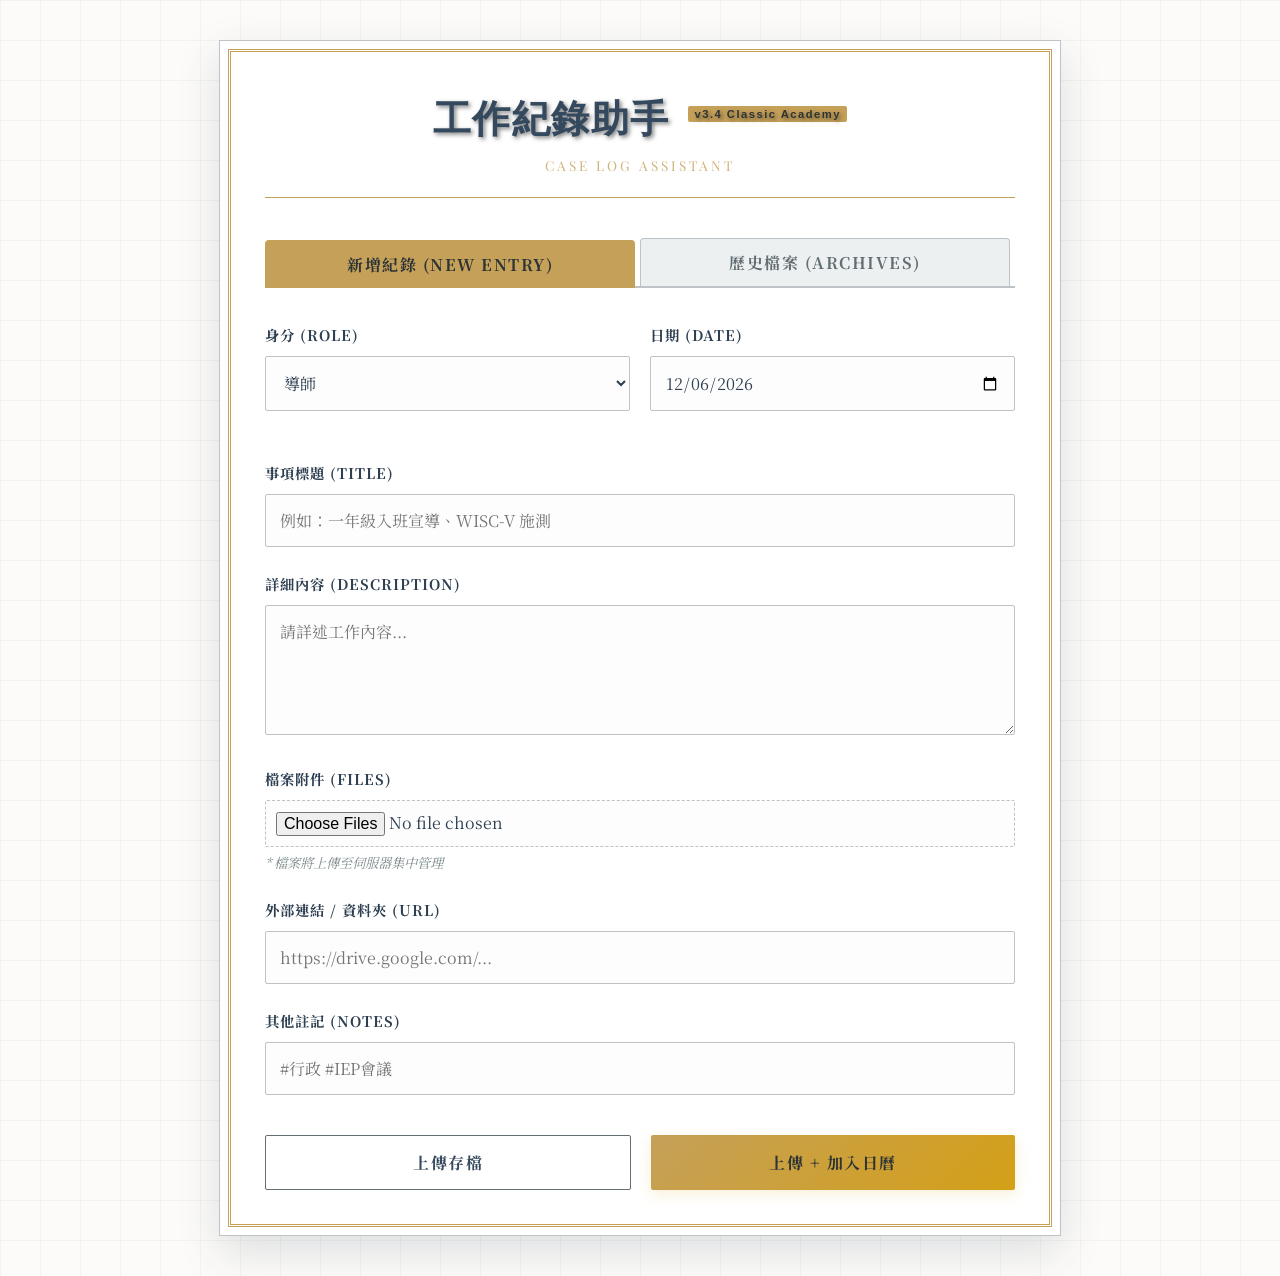
==== index.html @ 8022daaf "feat: Initial commit with Classic Academy UI style" ====
<!DOCTYPE html>
<html lang="zh-TW">

<head>
    <meta charset="UTF-8">
    <meta name="viewport" content="width=device-width, initial-scale=1.0">
    <title>工作紀錄助手</title>
    <link
        href="https://fonts.googleapis.com/css2?family=Noto+Serif+TC:wght@400;700&family=Playfair+Display:wght@700&display=swap"
        rel="stylesheet">
    <style>
        :root {
            /* 經典學院風 - 羊皮紙/深藍/勃根地紅 (Classic Academy) */
            --primary: #2c3e50;
            /* 深藍 - 主要文字 */
            --primary-highlight: #34495e;
            /* 較淺深藍 - 互動 */

            --accent: #800020;
            /* 勃根地紅 - 強調 */
            --accent-bright: #a93226;
            /* 亮紅 - 懸停 */

            --gold: #c5a059;
            /* 古典金 - 裝飾 */
            --gold-light: #f1c40f;
            /* 亮金 - 標示 */

            --bg: #fcfbf9;
            /* 羊皮紙底色 */
            --card-bg: #ffffff;
            /* 白紙背景 */

            --text: #2d3436;
            /* 內文深灰 */
            --text-muted: #636e72;
            /* 次要灰 */

            --border: #bdc3c7;
            /* 淺灰邊框 */
            --input-bg: #fdfdfd;
            /* 輸入框亮底 */
            --input-border: #bdc3c7;
        }

        body {
            font-family: 'Noto Serif TC', '微軟正黑體', serif;
            background-color: var(--bg);
            /* 紙張紋理 - 淺色 */
            background-image:
                linear-gradient(rgba(0, 0, 0, 0.03) 1px, transparent 1px),
                linear-gradient(90deg, rgba(0, 0, 0, 0.03) 1px, transparent 1px);
            background-size: 40px 40px;
            color: var(--text);
            display: flex;
            justify-content: center;
            padding: 40px 20px;
            margin: 0;
            line-height: 1.6;
        }

        .app-container {
            background: var(--card-bg);
            width: 100%;
            max-width: 750px;
            padding: 45px;
            /* 經典配色邊框 */
            border: 1px solid var(--border);
            outline: 3px double var(--gold);
            outline-offset: -12px;
            box-shadow: 0 15px 40px rgba(44, 62, 80, 0.15);
            position: relative;
        }

        /* 標題區 */
        .header {
            text-align: center;
            margin-bottom: 40px;
            padding-bottom: 20px;
            border-bottom: 1px solid var(--gold);
            position: relative;
        }

        .header h2 {
            margin: 0;
            color: var(--primary-highlight);
            font-family: 'Playfair Display', serif;
            font-size: 2.4rem;
            letter-spacing: 1.5px;
            text-shadow: 2px 2px 4px rgba(0, 0, 0, 0.5);
        }

        .header::after {
            content: "Case Log Assistant";
            display: block;
            font-family: 'Playfair Display', serif;
            color: var(--gold);
            font-size: 0.85rem;
            margin-top: 8px;
            letter-spacing: 3px;
            text-transform: uppercase;
            opacity: 0.8;
        }

        .badge {
            background: var(--gold);
            color: #2d3436;
            padding: 2px 6px;
            border-radius: 2px;
            font-size: 0.7rem;
            vertical-align: super;
            font-family: sans-serif;
            margin-left: 8px;
            font-weight: bold;
        }

        /* Tabs */
        .tabs {
            display: flex;
            margin-bottom: 35px;
            border-bottom: 2px solid var(--border);
        }

        .tab-btn {
            padding: 12px 25px;
            background: #ecf0f1;
            border: 1px solid var(--border);
            border-bottom: none;
            margin-right: 5px;
            font-family: 'Noto Serif TC', serif;
            font-weight: bold;
            color: var(--text-muted);
            cursor: pointer;
            border-radius: 4px 4px 0 0;
            transition: all 0.3s;
        }

        .tab-btn:hover {
            background: #dfe6e9;
            color: var(--primary);
        }

        .tab-btn.active {
            background: var(--gold);
            color: #2d3436;
            /* 深色文字對比金色背景 */
            border-color: var(--gold);
            position: relative;
            top: 2px;
        }

        .tab-content {
            display: none;
            animation: fadeIn 0.4s ease-out;
        }

        .tab-content.active {
            display: block;
        }

        @keyframes fadeIn {
            from {
                opacity: 0;
                transform: translateY(10px);
            }

            to {
                opacity: 1;
                transform: translateY(0);
            }
        }

        /* Sub-tabs */
        .sub-tabs {
            display: flex;
            gap: 12px;
            margin-bottom: 30px;
            justify-content: center;
            padding-bottom: 15px;
            border-bottom: 1px dashed var(--border);
        }

        .sub-tab-btn {
            background: none;
            border: none;
            font-family: 'Noto Serif TC', serif;
            font-size: 1rem;
            color: var(--text-muted);
            cursor: pointer;
            padding: 5px 10px;
            position: relative;
            transition: color 0.3s;
        }

        .sub-tab-btn::after {
            content: '';
            position: absolute;
            left: 50%;
            bottom: 0;
            width: 0;
            height: 1px;
            background: var(--accent-bright);
            transition: all 0.3s;
            transform: translateX(-50%);
        }

        .sub-tab-btn:hover {
            color: var(--primary-highlight);
        }

        .sub-tab-btn.active {
            color: var(--accent-bright);
            /* 使用亮紅色 */
            font-weight: bold;
        }

        .sub-tab-btn.active::after {
            width: 100%;
        }

        /* 表單 */
        .form-row {
            display: flex;
            gap: 20px;
            margin-bottom: 25px;
        }

        .form-group {
            flex: 1;
            margin-bottom: 25px;
        }

        label {
            display: block;
            margin-bottom: 10px;
            font-weight: bold;
            color: var(--primary);
            /* Deep Blue #2c3e50 */
            font-size: 0.9rem;
            text-transform: uppercase;
            letter-spacing: 1px;
        }

        input,
        select,
        textarea {
            width: 100%;
            padding: 14px;
            background-color: var(--input-bg);
            border: 1px solid var(--input-border);
            color: var(--primary);
            /* Deep Blue #2c3e50 */
            border-radius: 2px;
            box-sizing: border-box;
            font-size: 1rem;
            font-family: 'Noto Serif TC', serif;
            transition: all 0.3s;
        }

        input:focus,
        select:focus,
        textarea:focus {
            border-color: var(--gold);
            box-shadow: 0 0 10px rgba(197, 160, 89, 0.2);
            outline: none;
            background-color: #ffffff;
        }

        /* 檔案上傳特殊處理 */
        input[type="file"] {
            border: 1px dashed var(--input-border);
            padding: 10px;
            cursor: pointer;
        }

        input[type="file"]:hover {
            border-color: var(--text-muted);
        }

        textarea {
            height: 130px;
            resize: vertical;
        }

        /* 按鈕 */
        .btn-group {
            display: flex;
            gap: 20px;
            margin-top: 40px;
        }

        button {
            flex: 1;
            padding: 15px;
            border: none;
            font-family: 'Noto Serif TC', serif;
            font-weight: bold;
            font-size: 1rem;
            cursor: pointer;
            transition: 0.3s;
            border-radius: 2px;
            text-transform: uppercase;
            letter-spacing: 1.5px;
        }

        .btn-calendar {
            background: linear-gradient(135deg, var(--gold) 0%, #d4a017 100%);
            color: #2d3436;
            box-shadow: 0 4px 15px rgba(225, 177, 44, 0.2);
        }

        .btn-calendar:hover {
            transform: translateY(-2px);
            box-shadow: 0 6px 20px rgba(225, 177, 44, 0.3);
        }

        .btn-save {
            background-color: transparent;
            color: var(--primary-highlight);
            border: 1px solid var(--text-muted);
        }

        .btn-save:hover {
            border-color: var(--primary-highlight);
            background-color: rgba(255, 255, 255, 0.05);
        }

        /* 歷史紀錄卡片 */
        .history-item {
            background: #ffffff;
            border: 1px solid var(--border);
            border-left: 4px solid var(--accent);
            padding: 25px;
            margin-bottom: 25px;
            box-shadow: 0 4px 10px rgba(0, 0, 0, 0.2);
            position: relative;
            transition: all 0.3s;
        }

        .history-item:hover {
            transform: translateY(-3px);
            box-shadow: 0 8px 25px rgba(0, 0, 0, 0.4);
            border-color: #57606f;
        }

        .item-header {
            display: flex;
            align-items: center;
            margin-bottom: 12px;
            font-size: 0.9rem;
            color: var(--text-muted);
        }

        .role-tag {
            background: var(--primary);
            /* 深色標籤 */
            color: #ffffff;
            border: 1px solid var(--primary);
            padding: 3px 10px;
            border-radius: 2px;
            font-size: 0.8rem;
            margin-left: 12px;
            margin-right: 8px;
            font-family: sans-serif;
            letter-spacing: 0.5px;
        }

        .notes-tag {
            background-color: transparent;
            border: 1px solid var(--text-muted);
            color: var(--text-muted);
            padding: 3px 10px;
            border-radius: 2px;
            font-size: 0.8rem;
            margin-left: 5px;
        }

        .item-title {
            font-family: 'Playfair Display', serif;
            font-weight: bold;
            font-size: 1.4em;
            color: var(--primary-highlight);
            margin-bottom: 12px;
            border-bottom: 1px solid #4b4b4b;
            padding-bottom: 10px;
        }

        .item-desc {
            font-size: 1.05rem;
            color: var(--text);
            white-space: pre-wrap;
            line-height: 1.7;
            opacity: 0.9;
        }

        .del-btn {
            position: absolute;
            right: 15px;
            top: 15px;
            background: none;
            border: 1px solid var(--accent);
            /* Burgundy #800020 */
            border-radius: 2px;
            color: var(--accent);
            font-size: 1.1rem;
            width: 26px;
            height: 26px;
            display: flex;
            align-items: center;
            justify-content: center;
            cursor: pointer;
            padding: 0;
            transition: all 0.3s;
            line-height: 1;
        }

        .del-btn:hover {
            color: var(--accent-bright);
            border-color: var(--accent-bright);
            background-color: rgba(169, 50, 38, 0.05);
        }

        .empty-history {
            text-align: center;
            color: #636e72;
            font-family: 'Playfair Display', serif;
            font-style: italic;
            font-size: 1.2rem;
            margin-top: 40px;
        }

        .file-link {
            background: #fdfdfd;
            border: 1px solid #bdc3c7;
            color: var(--primary);
            padding: 6px 12px;
            border-radius: 2px;
            transition: all 0.3s;
        }

        .file-link:hover {
            border-color: var(--gold);
            color: var(--gold);
        }

        /* 隱私提示 */
        .privacy-alert {
            display: none;
            background-color: rgba(232, 65, 24, 0.1);
            /* 紅色透明背景 */
            color: #ff7675;
            padding: 15px;
            border: 1px solid rgba(232, 65, 24, 0.3);
            border-left: 4px solid var(--accent);
            margin-bottom: 30px;
            font-size: 0.95rem;
        }

        .loading {
            font-family: 'Playfair Display', serif;
        }
    </style>
</head>

<body>

    <div class="app-container">
        <div class="header">
            <h2>工作紀錄助手 <span class="badge" id="versionDisplay"></span></h2>
        </div>

        <script>
            const ENV = {
                APP_VERSION: "v3.4 Classic Academy",
                USER_ROLES: ["導師", "個管", "心評", "其他"],
                DEFAULT_LOCATION: "輔導室 / 資源教室",
                SENSITIVE_ROLES: ["心評", "個管"],
                API_BASE: "/api"
            };
            document.getElementById('versionDisplay').innerText = ENV.APP_VERSION;
        </script>

        <!-- Tabs Navigation -->
        <div class="tabs">
            <button class="tab-btn active" onclick="switchTab('input')">新增紀錄 (New Entry)</button>
            <button class="tab-btn" onclick="switchTab('history')">歷史檔案 (Archives)</button>
        </div>

        <!-- Tab 1: Input Form -->
        <div id="tab-input" class="tab-content active">
            <div id="privacyAlert" class="privacy-alert">
                <i style="margin-right:5px">⚠️</i>
                <strong>隱私提醒</strong>：您選擇的身分涉及個案隱私，請勿在公開日曆備註中輸入學生全名，建議使用代號（如：701 陳Ｏ明）。
            </div>

            <form id="logForm">
                <div class="form-row">
                    <div class="form-group">
                        <label>身分 (Role)</label>
                        <select id="role" name="role" onchange="handleRoleChange()"></select>
                        <!-- 自訂身分輸入框 -->
                        <input type="text" id="customRoleInput" placeholder="請輸入自訂身分名稱..."
                            style="display:none; margin-top:10px; border-color:var(--accent);">
                    </div>
                    <div class="form-group">
                        <label>日期 (Date)</label>
                        <input type="date" id="date" name="date" required>
                    </div>
                </div>

                <div class="form-group">
                    <label>事項標題 (Title)</label>
                    <input type="text" id="title" name="title" placeholder="例如：一年級入班宣導、WISC-V 施測" required>
                </div>

                <div class="form-group">
                    <label>詳細內容 (Description)</label>
                    <textarea id="desc" name="desc" placeholder="請詳述工作內容..."></textarea>
                </div>

                <div class="form-group">
                    <label>檔案附件 (Files)</label>
                    <input type="file" id="files" name="files" multiple>
                    <small style="display:block; margin-top:5px; color:#7f8c8d; font-style:italic;">*
                        檔案將上傳至伺服器集中管理</small>
                </div>

                <div class="form-group">
                    <label>外部連結 / 資料夾 (URL)</label>
                    <input type="text" id="link" name="link" placeholder="https://drive.google.com/...">
                </div>

                <div class="form-group">
                    <label>其他註記 (Notes)</label>
                    <input type="text" id="notes" name="notes" placeholder="#行政 #IEP會議">
                </div>

                <div class="btn-group">
                    <button type="button" class="btn-save" onclick="handleSaveOnly()">上傳存檔</button>
                    <button type="button" class="btn-calendar" onclick="handleSyncCalendar()">上傳 + 加入日曆</button>
                </div>
            </form>
        </div>

        <!-- Tab 2: History List -->
        <div id="tab-history" class="tab-content">
            <!-- 歷史紀錄篩選次分頁 -->
            <div class="sub-tabs">
                <button class="sub-tab-btn active" onclick="filterHistory('all', this)">全部</button>
                <button class="sub-tab-btn" onclick="filterHistory('導師', this)">導師</button>
                <button class="sub-tab-btn" onclick="filterHistory('個管', this)">個管</button>
                <button class="sub-tab-btn" onclick="filterHistory('心評', this)">心評</button>
                <button class="sub-tab-btn" onclick="filterHistory('其他', this)">其他</button>
            </div>

            <div
                style="display: flex; justify-content: space-between; align-items: center; margin-bottom: 20px; padding: 0 10px;">
                <span style="color: #95a5a6; font-size: 0.9em; font-style: italic;">Records stored in secure
                    database.</span>
                <button onclick="refreshHistory()"
                    style="background:none; border:none; color:var(--primary); font-size:0.9em; text-decoration: underline; text-transform: none;">⟳
                    Refresh List</button>
            </div>
            <div id="historyList">
                <div class="loading">Loading Archives...</div>
            </div>
        </div>

    </div>

    <script>
        // 全域變數儲存所有紀錄，供前端篩選使用
        let allLogs = [];

        // 1. 初始化系統
        window.onload = function () {
            initRoles();
            document.getElementById('date').valueAsDate = new Date();
            loadHistory(); // 初始載入
        };

        function switchTab(tabName) {
            document.querySelectorAll('.tab-content').forEach(el => el.classList.remove('active'));
            document.querySelectorAll('.tab-btn').forEach(el => el.classList.remove('active'));
            document.getElementById(`tab-${tabName}`).classList.add('active');
            const btnIndex = tabName === 'input' ? 0 : 1;
            document.querySelectorAll('.tab-btn')[btnIndex].classList.add('active');

            if (tabName === 'history') {
                loadHistory();
            }
        }

        function initRoles() {
            const roleSelect = document.getElementById('role');
            ENV.USER_ROLES.forEach(role => {
                let option = document.createElement("option");
                option.value = role;
                option.text = role;
                roleSelect.appendChild(option);
            });
        }

        // 身分變更處理：隱私提示 + 自訂輸入框
        function handleRoleChange() {
            const currentRole = document.getElementById('role').value;
            const alertBox = document.getElementById('privacyAlert');
            const customInput = document.getElementById('customRoleInput');

            // 隱私提示
            alertBox.style.display = ENV.SENSITIVE_ROLES.includes(currentRole) ? 'block' : 'none';

            // 自訂身分輸入
            if (currentRole === '其他') {
                customInput.style.display = 'block';
                customInput.required = true;
            } else {
                customInput.style.display = 'none';
                customInput.required = false;
            }
        }

        function getFinalRole() {
            const roleSelect = document.getElementById('role');
            if (roleSelect.value === '其他') {
                return document.getElementById('customRoleInput').value.trim() || '其他';
            }
            return roleSelect.value;
        }

        // 2. 核心邏輯整合

        async function handleSaveOnly() {
            if (!validateForm()) return;
            const success = await uploadData();
            if (success) {
                alert("✅ 資料已歸檔！");
            }
        }

        async function handleSyncCalendar() {
            if (!validateForm()) return;

            // 先上傳
            const result = await uploadData(true);
            if (!result) return;

            // 準備日曆資料
            const role = getFinalRole();
            const title = document.getElementById('title').value;
            const date = document.getElementById('date').value;
            const desc = document.getElementById('desc').value;
            const link = document.getElementById('link').value;
            const notes = document.getElementById('notes').value;

            const titlePrefix = `【${role}】`;
            const fullTitle = titlePrefix + title;

            let details = `${desc}\n\n`;
            if (ENV.SENSITIVE_ROLES.includes(role)) {
                details = `⚠️ [機密] 請遵守保密原則\n\n` + details;
            }
            if (link) details += `🔗 連結: ${link}\n`;
            if (result.file_names) details += `📎 附件已上傳: ${result.file_names}\n`;
            if (notes) details += `📝 註記: ${notes}`;

            const dateStr = date.replace(/-/g, '');
            const dates = `${dateStr}/${dateStr}`;

            const baseUrl = "https://calendar.google.com/calendar/render?action=TEMPLATE";
            const params = new URLSearchParams({
                text: fullTitle,
                dates: dates,
                details: details,
                location: ENV.DEFAULT_LOCATION
            });

            window.open(`${baseUrl}&${params.toString()}`, '_blank');
            alert("✅ 已歸檔並開啟日曆視窗！");
        }

        function validateForm() {
            const title = document.getElementById('title').value;
            const date = document.getElementById('date').value;
            const roleSelect = document.getElementById('role');
            const customRole = document.getElementById('customRoleInput');

            if (!title || !date) {
                alert("⚠️ 請至少輸入「日期」與「事項標題」");
                return false;
            }

            if (roleSelect.value === '其他' && !customRole.value.trim()) {
                alert("⚠️ 請輸入自訂身分名稱");
                customRole.focus();
                return false;
            }

            return true;
        }

        async function uploadData(silent = false) {
            const form = document.getElementById('logForm');
            const formData = new FormData(form);

            const finalRole = getFinalRole();
            formData.set('role', finalRole);

            const btn = document.querySelector('.btn-save');
            const originalText = btn.innerText;
            btn.innerText = "Processing...";
            btn.disabled = true;

            try {
                const response = await fetch(`${ENV.API_BASE}/logs`, {
                    method: 'POST',
                    body: formData
                });

                if (!response.ok) throw new Error('Network response was not ok');
                const result = await response.json();

                document.getElementById('files').value = '';

                btn.innerText = "Done";
                setTimeout(() => {
                    btn.innerText = originalText;
                    btn.disabled = false;
                }, 2000);

                return result;

            } catch (error) {
                console.error('Error:', error);
                alert("❌ 上傳失敗，請檢查伺服器連線。");
                btn.innerText = originalText;
                btn.disabled = false;
                return null;
            }
        }

        async function loadHistory() {
            const list = document.getElementById('historyList');
            try {
                const response = await fetch(`${ENV.API_BASE}/logs`);
                const data = await response.json();

                allLogs = data;
                renderHistoryList(allLogs);

                document.querySelectorAll('.sub-tab-btn').forEach(b => b.classList.remove('active'));
                document.querySelector('.sub-tab-btn:first-child').classList.add('active');

            } catch (error) {
                list.innerHTML = '<div class="empty-history" style="color:var(--accent)">Connection Error: Server not reachable.</div>';
            }
        }

        function filterHistory(filterType, btnElement) {
            document.querySelectorAll('.sub-tab-btn').forEach(b => b.classList.remove('active'));
            if (btnElement) btnElement.classList.add('active');

            let filteredLogs = [];
            const standardRoles = ["導師", "個管", "心評"];

            if (filterType === 'all') {
                filteredLogs = allLogs;
            } else if (filterType === '其他') {
                filteredLogs = allLogs.filter(item => !standardRoles.includes(item.role));
            } else {
                filteredLogs = allLogs.filter(item => item.role === filterType);
            }

            renderHistoryList(filteredLogs);
        }

        function renderHistoryList(logs) {
            const list = document.getElementById('historyList');
            if (logs.length === 0) {
                list.innerHTML = '<div class="empty-history">No archives found.</div>';
                return;
            }

            list.innerHTML = logs.map(item => {
                let fileHtml = '';
                if (item.file_names) {
                    const files = item.file_names.split(',');
                    // 顯示檔名時，去除前綴的時間戳 (假設格式為 timestamp_filename)
                    fileHtml = files.map(f => {
                        const displayName = f.includes('_') ? f.split('_').slice(1).join('_') : f;
                        return `<a href="/uploads/${f}" target="_blank" class="file-link">📎 ${displayName}</a>`;
                    }).join('');
                }

                return `
            <div class="history-item">
                <button class="del-btn" onclick="deleteItem(${item.id})" title="Delete entry">×</button>
                <div class="item-header">
                    <span>📅 ${item.date}</span>
                    <span class="role-tag">${item.role}</span>
                    ${item.notes ? `<span class="notes-tag">${item.notes}</span>` : ''}
                </div>
                <div class="item-title">${item.title}</div>
                <div class="item-desc">${item.desc || '<span style="color:#ccc">No description.</span>'}</div>
                ${fileHtml ? `<div style="margin-top:10px;">${fileHtml}</div>` : ''}
                ${item.link ? `<div style="margin-top:5px;"><a href="${item.link}" target="_blank" class="file-link">🔗 External Link</a></div>` : ''}
            </div>`;
            }).join('');
        }

        function refreshHistory() {
            loadHistory();
        }

        async function deleteItem(id) {
            if (!confirm("Are you sure you want to delete this record? This cannot be undone.")) return;

            try {
                const response = await fetch(`${ENV.API_BASE}/logs/${id}`, { method: 'DELETE' });
                if (response.ok) {
                    loadHistory();
                } else {
                    alert("Delete failed.");
                }
            } catch (error) {
                alert("Network error.");
            }
        }
    </script>

</body>

</html>
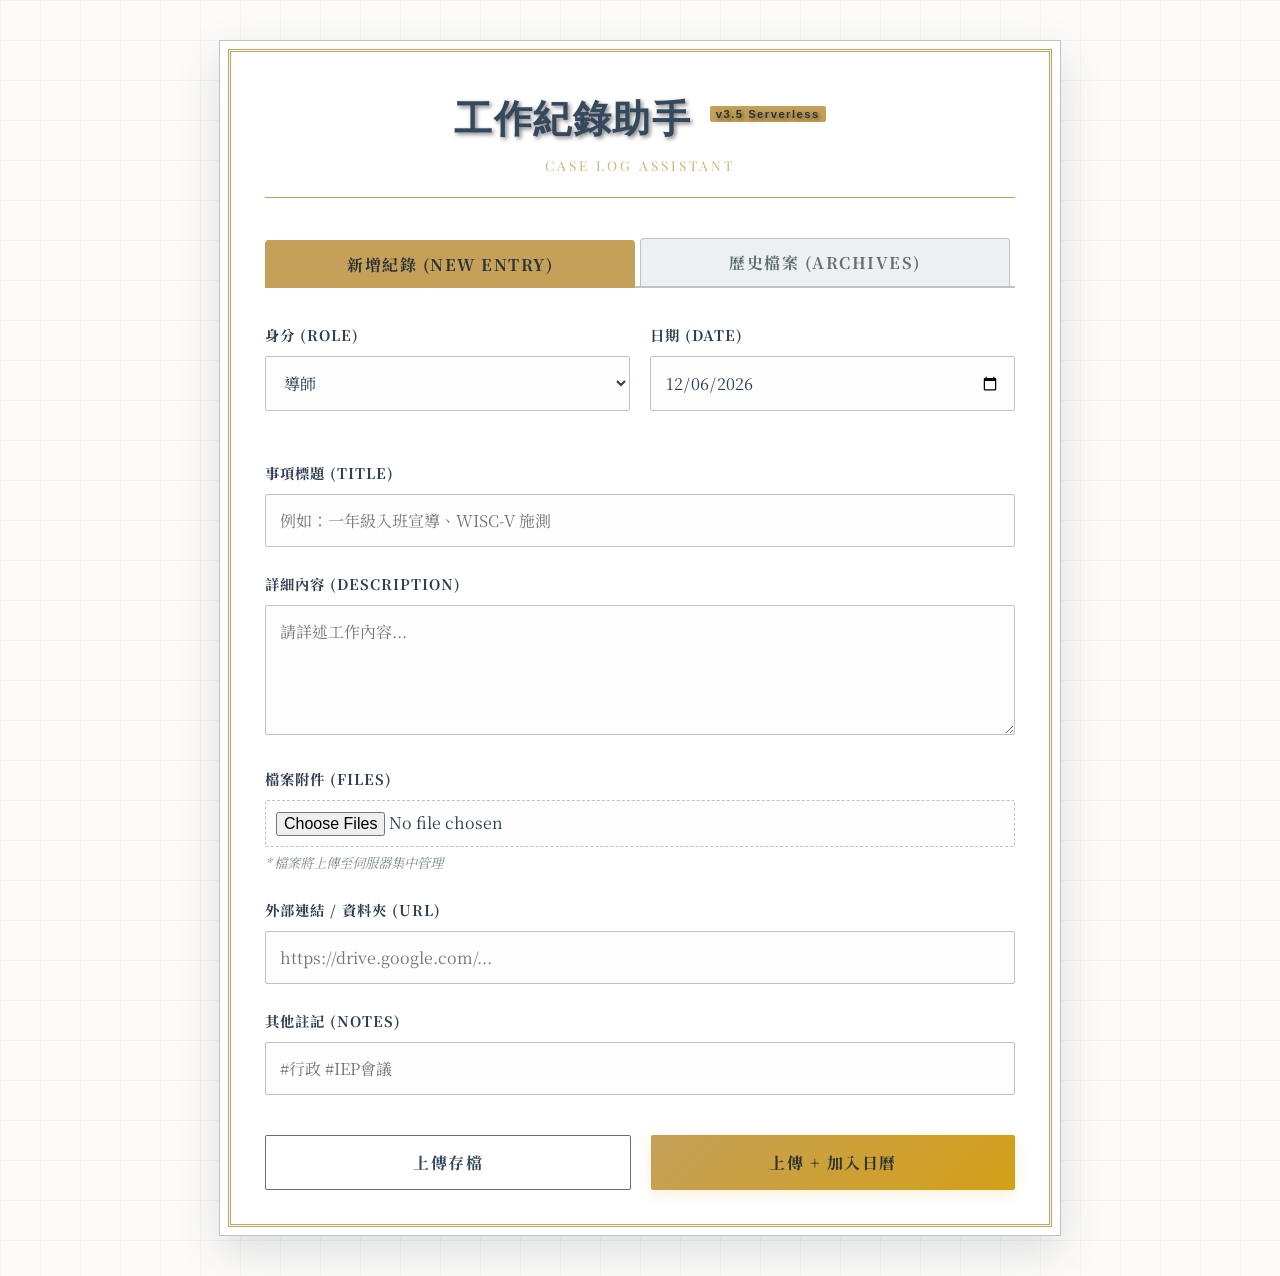
==== commit 4268f3b5: "feat: 新增 Google Apps Script (GAS) API 模式支援、GitHub Pages 自動部署工作流程，並更新認證邏輯以適應雙模式後端。" ====
--- a/index.html
+++ b/index.html
@@ -471,13 +471,20 @@
 
         <script>
             const ENV = {
-                APP_VERSION: "v3.4 Classic Academy",
+                APP_VERSION: "v3.5 Serverless",
                 USER_ROLES: ["導師", "個管", "心評", "其他"],
                 DEFAULT_LOCATION: "輔導室 / 資源教室",
                 SENSITIVE_ROLES: ["心評", "個管"],
-                API_BASE: "/api"
+                // IMPORTANT: 使用者必須在此填入部署後的 GAS Web App URL
+                GAS_API_URL: "https://script.google.com/macros/s/AKfycbzvC9mhK4Tc9cNRJwnxcwVrJ7rMCsSoRcgcl6GiWouOILC9KXfl7vD_ZBHOxb7zo6tQ/exec",
+                API_MODE: "gas" // 'gas' or 'python'
             };
             document.getElementById('versionDisplay').innerText = ENV.APP_VERSION;
+
+            // Check if GAS URL is set
+            if (ENV.API_MODE === 'gas' && ENV.GAS_API_URL.includes("PLEASE_REPLACE")) {
+                alert("⚠️ 設定未完成：請在 index.html 中填入您的 Google Apps Script URL");
+            }
         </script>
 
         <!-- Tabs Navigation -->
@@ -712,13 +719,63 @@
             btn.disabled = true;
 
             try {
-                const response = await fetch(`${ENV.API_BASE}/logs`, {
-                    method: 'POST',
-                    body: formData
-                });
+                let response;
+
+                if (ENV.API_MODE === 'gas') {
+                    // GAS Payload
+                    const payload = {
+                        action: "create_log",
+                        role: finalRole,
+                        date: document.getElementById('date').value,
+                        title: document.getElementById('title').value,
+                        desc: document.getElementById('desc').value,
+                        link: document.getElementById('link').value,
+                        notes: document.getElementById('notes').value,
+                        category: "", // Optional
+                        user_id: "CurrentUser", // TODO: Get from Auth
+                        file_content: "", // Handle File Base64
+                        file_name: ""
+                    };
+
+                    // Helper to read file as Base64
+                    const fileInput = document.getElementById('files');
+                    if (fileInput.files.length > 0) {
+                        const file = fileInput.files[0];
+                        const reader = new FileReader();
+
+                        // Wrap FileReader in Promise
+                        const fileData = await new Promise((resolve, reject) => {
+                            reader.onload = () => resolve({
+                                content: reader.result.split(',')[1],
+                                name: file.name,
+                                type: file.type
+                            });
+                            reader.onerror = reject;
+                            reader.readAsDataURL(file);
+                        });
+
+                        payload.file_content = fileData.content;
+                        payload.file_name = fileData.name;
+                        payload.mime_type = fileData.type;
+                    }
+
+                    response = await fetch(ENV.GAS_API_URL, {
+                        method: 'POST',
+                        body: JSON.stringify(payload)
+                    });
+
+                } else {
+                    // Python Mode
+                    response = await fetch(`${ENV.API_BASE}/logs`, {
+                        method: 'POST',
+                        body: formData
+                    });
+                }
 
                 if (!response.ok) throw new Error('Network response was not ok');
                 const result = await response.json();
+
+                if (result.status === "error") throw new Error(result.message);
 
                 document.getElementById('files').value = '';
 
@@ -732,7 +789,7 @@
 
             } catch (error) {
                 console.error('Error:', error);
-                alert("❌ 上傳失敗，請檢查伺服器連線。");
+                alert("❌ 上傳失敗: " + error.message);
                 btn.innerText = originalText;
                 btn.disabled = false;
                 return null;
@@ -742,8 +799,15 @@
         async function loadHistory() {
             const list = document.getElementById('historyList');
             try {
-                const response = await fetch(`${ENV.API_BASE}/logs`);
-                const data = await response.json();
+                let data;
+                if (ENV.API_MODE === 'gas') {
+                    const response = await fetch(`${ENV.GAS_API_URL}?action=get_logs`);
+                    data = await response.json();
+                    if (data.status === "error") throw new Error(data.message);
+                } else {
+                    const response = await fetch(`${ENV.API_BASE}/logs`);
+                    data = await response.json();
+                }
 
                 allLogs = data;
                 renderHistoryList(allLogs);
@@ -752,7 +816,7 @@
                 document.querySelector('.sub-tab-btn:first-child').classList.add('active');
 
             } catch (error) {
-                list.innerHTML = '<div class="empty-history" style="color:var(--accent)">Connection Error: Server not reachable.</div>';
+                list.innerHTML = `<div class="empty-history" style="color:var(--accent)">Connection Error: ${error.message}</div>`;
             }
         }
 
